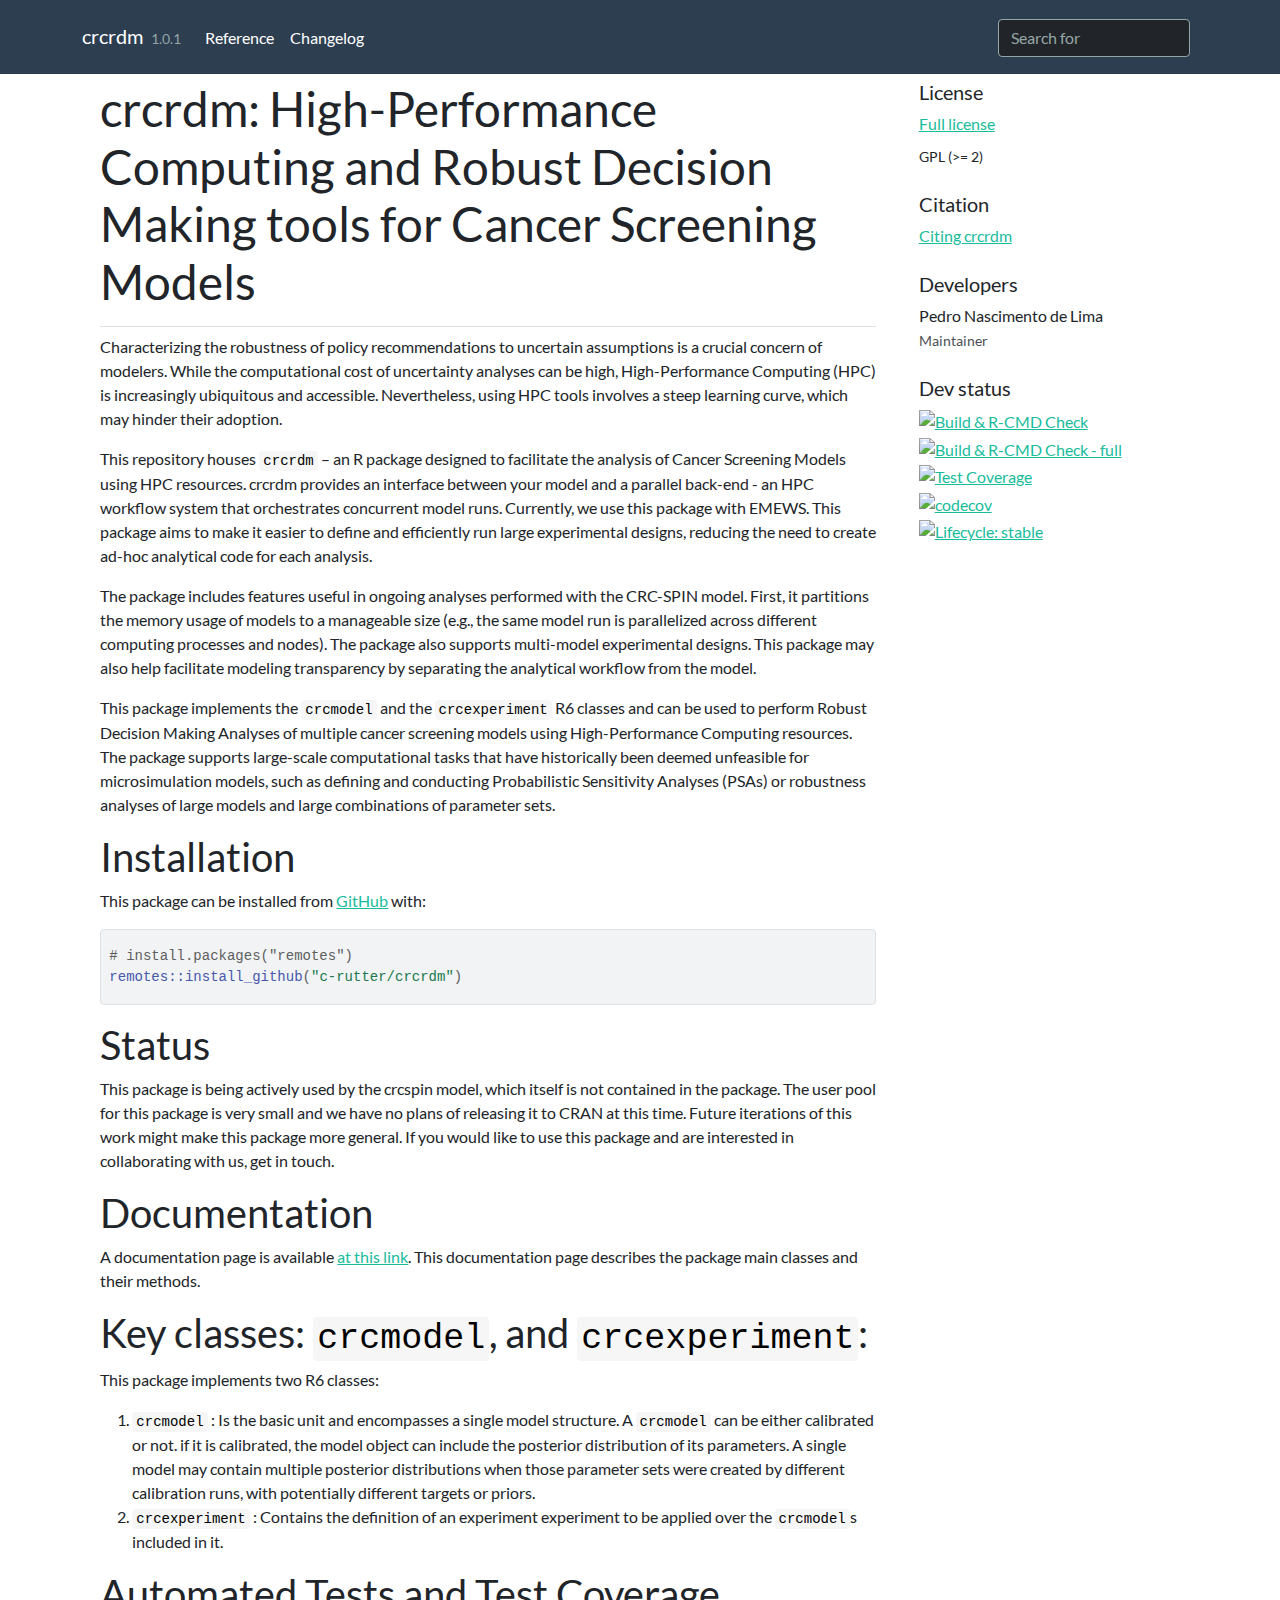
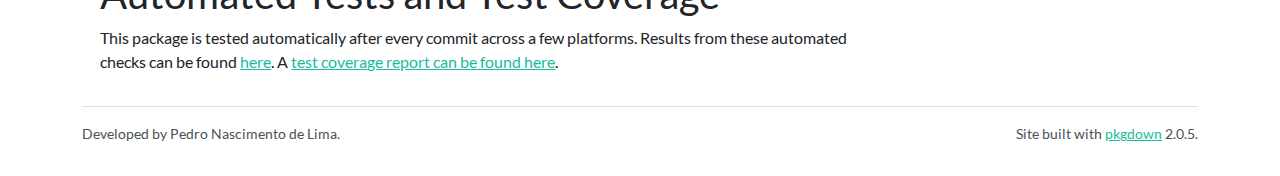
==== index.html @ ad763ed8 "Built site for crcrdm: 1.0.1@63b53da" ====
<!DOCTYPE html>
<!-- Generated by pkgdown: do not edit by hand --><html lang="en">
<head>
<meta http-equiv="Content-Type" content="text/html; charset=UTF-8">
<meta charset="utf-8">
<meta http-equiv="X-UA-Compatible" content="IE=edge">
<meta name="viewport" content="width=device-width, initial-scale=1, shrink-to-fit=no">
<meta name="description" content="This package implements the crcmodel and the crcexperiment R6
    classes and can be used to perform Robust Decision Making Analyses of
    cancer screening models using High-Performance Computing resources.
    The package produces ensembles of models and experimental designs ready to
    be run with the Extreme-scale Model Exploration with Swift (EMEWS) framework.">
<title>Tools for Robust Decision Making analyses for Cancer Screening
    models • crcrdm</title>
<script src="deps/jquery-3.6.0/jquery-3.6.0.min.js"></script><meta name="viewport" content="width=device-width, initial-scale=1, shrink-to-fit=no">
<link href="deps/bootstrap-5.1.0/bootstrap.min.css" rel="stylesheet">
<script src="deps/bootstrap-5.1.0/bootstrap.bundle.min.js"></script><!-- Font Awesome icons --><link rel="stylesheet" href="https://cdnjs.cloudflare.com/ajax/libs/font-awesome/5.12.1/css/all.min.css" integrity="sha256-mmgLkCYLUQbXn0B1SRqzHar6dCnv9oZFPEC1g1cwlkk=" crossorigin="anonymous">
<link rel="stylesheet" href="https://cdnjs.cloudflare.com/ajax/libs/font-awesome/5.12.1/css/v4-shims.min.css" integrity="sha256-wZjR52fzng1pJHwx4aV2AO3yyTOXrcDW7jBpJtTwVxw=" crossorigin="anonymous">
<!-- bootstrap-toc --><script src="https://cdn.rawgit.com/afeld/bootstrap-toc/v1.0.1/dist/bootstrap-toc.min.js"></script><!-- headroom.js --><script src="https://cdnjs.cloudflare.com/ajax/libs/headroom/0.11.0/headroom.min.js" integrity="sha256-AsUX4SJE1+yuDu5+mAVzJbuYNPHj/WroHuZ8Ir/CkE0=" crossorigin="anonymous"></script><script src="https://cdnjs.cloudflare.com/ajax/libs/headroom/0.11.0/jQuery.headroom.min.js" integrity="sha256-ZX/yNShbjqsohH1k95liqY9Gd8uOiE1S4vZc+9KQ1K4=" crossorigin="anonymous"></script><!-- clipboard.js --><script src="https://cdnjs.cloudflare.com/ajax/libs/clipboard.js/2.0.6/clipboard.min.js" integrity="sha256-inc5kl9MA1hkeYUt+EC3BhlIgyp/2jDIyBLS6k3UxPI=" crossorigin="anonymous"></script><!-- search --><script src="https://cdnjs.cloudflare.com/ajax/libs/fuse.js/6.4.6/fuse.js" integrity="sha512-zv6Ywkjyktsohkbp9bb45V6tEMoWhzFzXis+LrMehmJZZSys19Yxf1dopHx7WzIKxr5tK2dVcYmaCk2uqdjF4A==" crossorigin="anonymous"></script><script src="https://cdnjs.cloudflare.com/ajax/libs/autocomplete.js/0.38.0/autocomplete.jquery.min.js" integrity="sha512-GU9ayf+66Xx2TmpxqJpliWbT5PiGYxpaG8rfnBEk1LL8l1KGkRShhngwdXK1UgqhAzWpZHSiYPc09/NwDQIGyg==" crossorigin="anonymous"></script><script src="https://cdnjs.cloudflare.com/ajax/libs/mark.js/8.11.1/mark.min.js" integrity="sha512-5CYOlHXGh6QpOFA/TeTylKLWfB3ftPsde7AnmhuitiTX4K5SqCLBeKro6sPS8ilsz1Q4NRx3v8Ko2IBiszzdww==" crossorigin="anonymous"></script><!-- pkgdown --><script src="pkgdown.js"></script><meta property="og:title" content="Tools for Robust Decision Making analyses for Cancer Screening
    models">
<meta property="og:description" content="This package implements the crcmodel and the crcexperiment R6
    classes and can be used to perform Robust Decision Making Analyses of
    cancer screening models using High-Performance Computing resources.
    The package produces ensembles of models and experimental designs ready to
    be run with the Extreme-scale Model Exploration with Swift (EMEWS) framework.">
<!-- mathjax --><script src="https://cdnjs.cloudflare.com/ajax/libs/mathjax/2.7.5/MathJax.js" integrity="sha256-nvJJv9wWKEm88qvoQl9ekL2J+k/RWIsaSScxxlsrv8k=" crossorigin="anonymous"></script><script src="https://cdnjs.cloudflare.com/ajax/libs/mathjax/2.7.5/config/TeX-AMS-MML_HTMLorMML.js" integrity="sha256-84DKXVJXs0/F8OTMzX4UR909+jtl4G7SPypPavF+GfA=" crossorigin="anonymous"></script><!--[if lt IE 9]>
<script src="https://oss.maxcdn.com/html5shiv/3.7.3/html5shiv.min.js"></script>
<script src="https://oss.maxcdn.com/respond/1.4.2/respond.min.js"></script>
<![endif]-->
</head>
<body>
    <a href="#main" class="visually-hidden-focusable">Skip to contents</a>
    

    <nav class="navbar fixed-top navbar-dark navbar-expand-lg bg-primary"><div class="container">
    
    <a class="navbar-brand me-2" href="index.html">crcrdm</a>

    <small class="nav-text text-muted me-auto" data-bs-toggle="tooltip" data-bs-placement="bottom" title="">1.0.1</small>

    
    <button class="navbar-toggler" type="button" data-bs-toggle="collapse" data-bs-target="#navbar" aria-controls="navbar" aria-expanded="false" aria-label="Toggle navigation">
      <span class="navbar-toggler-icon"></span>
    </button>

    <div id="navbar" class="collapse navbar-collapse ms-3">
      <ul class="navbar-nav me-auto">
<li class="nav-item">
  <a class="nav-link" href="reference/index.html">Reference</a>
</li>
<li class="nav-item">
  <a class="nav-link" href="news/index.html">Changelog</a>
</li>
      </ul>
<form class="form-inline my-2 my-lg-0" role="search">
        <input type="search" class="form-control me-sm-2" aria-label="Toggle navigation" name="search-input" data-search-index="search.json" id="search-input" placeholder="Search for" autocomplete="off">
</form>

      <ul class="navbar-nav"></ul>
</div>

    
  </div>
</nav><div class="container template-home">
<div class="row">
  <main id="main" class="col-md-9"><div class="section level1">
<div class="page-header"><h1 id="crcrdm-high-performance-computing-and-robust-decision-making-tools-for-cancer-screening-models">crcrdm: High-Performance Computing and Robust Decision Making tools for Cancer Screening Models<a class="anchor" aria-label="anchor" href="#crcrdm-high-performance-computing-and-robust-decision-making-tools-for-cancer-screening-models"></a>
</h1></div>
<!-- badges: start -->
<p>Characterizing the robustness of policy recommendations to uncertain assumptions is a crucial concern of modelers. While the computational cost of uncertainty analyses can be high, High-Performance Computing (HPC) is increasingly ubiquitous and accessible. Nevertheless, using HPC tools involves a steep learning curve, which may hinder their adoption.</p>
<p>This repository houses <code>crcrdm</code> – an R package designed to facilitate the analysis of Cancer Screening Models using HPC resources. crcrdm provides an interface between your model and a parallel back-end - an HPC workflow system that orchestrates concurrent model runs. Currently, we use this package with EMEWS. This package aims to make it easier to define and efficiently run large experimental designs, reducing the need to create ad-hoc analytical code for each analysis.</p>
<p>The package includes features useful in ongoing analyses performed with the CRC-SPIN model. First, it partitions the memory usage of models to a manageable size (e.g., the same model run is parallelized across different computing processes and nodes). The package also supports multi-model experimental designs. This package may also help facilitate modeling transparency by separating the analytical workflow from the model.</p>
<p>This package implements the <code>crcmodel</code> and the <code>crcexperiment</code> R6 classes and can be used to perform Robust Decision Making Analyses of multiple cancer screening models using High-Performance Computing resources. The package supports large-scale computational tasks that have historically been deemed unfeasible for microsimulation models, such as defining and conducting Probabilistic Sensitivity Analyses (PSAs) or robustness analyses of large models and large combinations of parameter sets.</p>
<div class="section level2">
<h2 id="installation">Installation<a class="anchor" aria-label="anchor" href="#installation"></a>
</h2>
<p>This package can be installed from <a href="https://github.com/" class="external-link">GitHub</a> with:</p>
<div class="sourceCode" id="cb1"><pre class="downlit sourceCode r">
<code class="sourceCode R"><span><span class="co"># install.packages("remotes")</span></span>
<span><span class="fu">remotes</span><span class="fu">::</span><span class="fu">install_github</span><span class="op">(</span><span class="st">"c-rutter/crcrdm"</span><span class="op">)</span></span></code></pre></div>
</div>
<div class="section level2">
<h2 id="status">Status<a class="anchor" aria-label="anchor" href="#status"></a>
</h2>
<p>This package is being actively used by the crcspin model, which itself is not contained in the package. The user pool for this package is very small and we have no plans of releasing it to CRAN at this time. Future iterations of this work might make this package more general. If you would like to use this package and are interested in collaborating with us, get in touch.</p>
</div>
<div class="section level2">
<h2 id="documentation">Documentation<a class="anchor" aria-label="anchor" href="#documentation"></a>
</h2>
<p>A documentation page is available <a href="https://c-rutter.github.io/crcrdm">at this link</a>. This documentation page describes the package main classes and their methods.</p>
</div>
<div class="section level2">
<h2 id="key-classes-crcmodel-and-crcexperiment">Key classes: <code>crcmodel</code>, and <code>crcexperiment</code>:<a class="anchor" aria-label="anchor" href="#key-classes-crcmodel-and-crcexperiment"></a>
</h2>
<p>This package implements two R6 classes:</p>
<ol style="list-style-type: decimal">
<li>
<code>crcmodel</code> : Is the basic unit and encompasses a single model structure. A <code>crcmodel</code> can be either calibrated or not. if it is calibrated, the model object can include the posterior distribution of its parameters. A single model may contain multiple posterior distributions when those parameter sets were created by different calibration runs, with potentially different targets or priors.</li>
<li>
<code>crcexperiment</code> : Contains the definition of an experiment experiment to be applied over the <code>crcmodel</code>s included in it.</li>
</ol>
</div>
<div class="section level2">
<h2 id="automated-tests-and-test-coverage">Automated Tests and Test Coverage<a class="anchor" aria-label="anchor" href="#automated-tests-and-test-coverage"></a>
</h2>
<p>This package is tested automatically after every commit across a few platforms. Results from these automated checks can be found <a href="https://github.com/c-rutter/crcrdm/actions" class="external-link">here</a>. A <a href="https://app.codecov.io/gh/c-rutter/crcrdm" class="external-link">test coverage report can be found here</a>.</p>
</div>
</div>
  </main><aside class="col-md-3"><div class="license">
<h2 data-toc-skip>License</h2>
<ul class="list-unstyled">
<li><a href="LICENSE.html">Full license</a></li>
<li><small>GPL (&gt;= 2)</small></li>
</ul>
</div>


<div class="citation">
<h2 data-toc-skip>Citation</h2>
<ul class="list-unstyled">
<li><a href="authors.html#citation">Citing crcrdm</a></li>
</ul>
</div>

<div class="developers">
<h2 data-toc-skip>Developers</h2>
<ul class="list-unstyled">
<li>Pedro Nascimento de Lima <br><small class="roles"> Maintainer </small>  </li>
</ul>
</div>

<div class="dev-status">
<h2 data-toc-skip>Dev status</h2>
<ul class="list-unstyled">
<li><a href="https://github.com/c-rutter/crcrdm/actions" class="external-link"><img src="https://github.com/c-rutter/crcrdm/workflows/R-CMD-check/badge.svg" alt="Build &amp; R-CMD Check"></a></li>
<li><a href="https://github.com/c-rutter/crcrdm/actions" class="external-link"><img src="https://github.com/c-rutter/crcrdm/workflows/R-CMD-check-full/badge.svg" alt="Build &amp; R-CMD Check - full"></a></li>
<li><a href="https://github.com/c-rutter/crcrdm/actions" class="external-link"><img src="https://github.com/c-rutter/crcrdm/workflows/test-coverage/badge.svg" alt="Test Coverage"></a></li>
<li><a href="https://codecov.io/gh/c-rutter/crcrdm" class="external-link"><img src="https://codecov.io/gh/c-rutter/crcrdm/branch/master/graph/badge.svg?token=G4E73T9WOO" alt="codecov"></a></li>
<li><a href="https://www.tidyverse.org/lifecycle/#stable" class="external-link"><img src="https://img.shields.io/badge/lifecycle-stable-green.svg" alt="Lifecycle: stable"></a></li>
</ul>
</div>

  </aside>
</div>


    <footer><div class="pkgdown-footer-left">
  <p></p>
<p>Developed by Pedro Nascimento de Lima.</p>
</div>

<div class="pkgdown-footer-right">
  <p></p>
<p>Site built with <a href="https://pkgdown.r-lib.org/" class="external-link">pkgdown</a> 2.0.5.</p>
</div>

    </footer>
</div>

  

  

  </body>
</html>
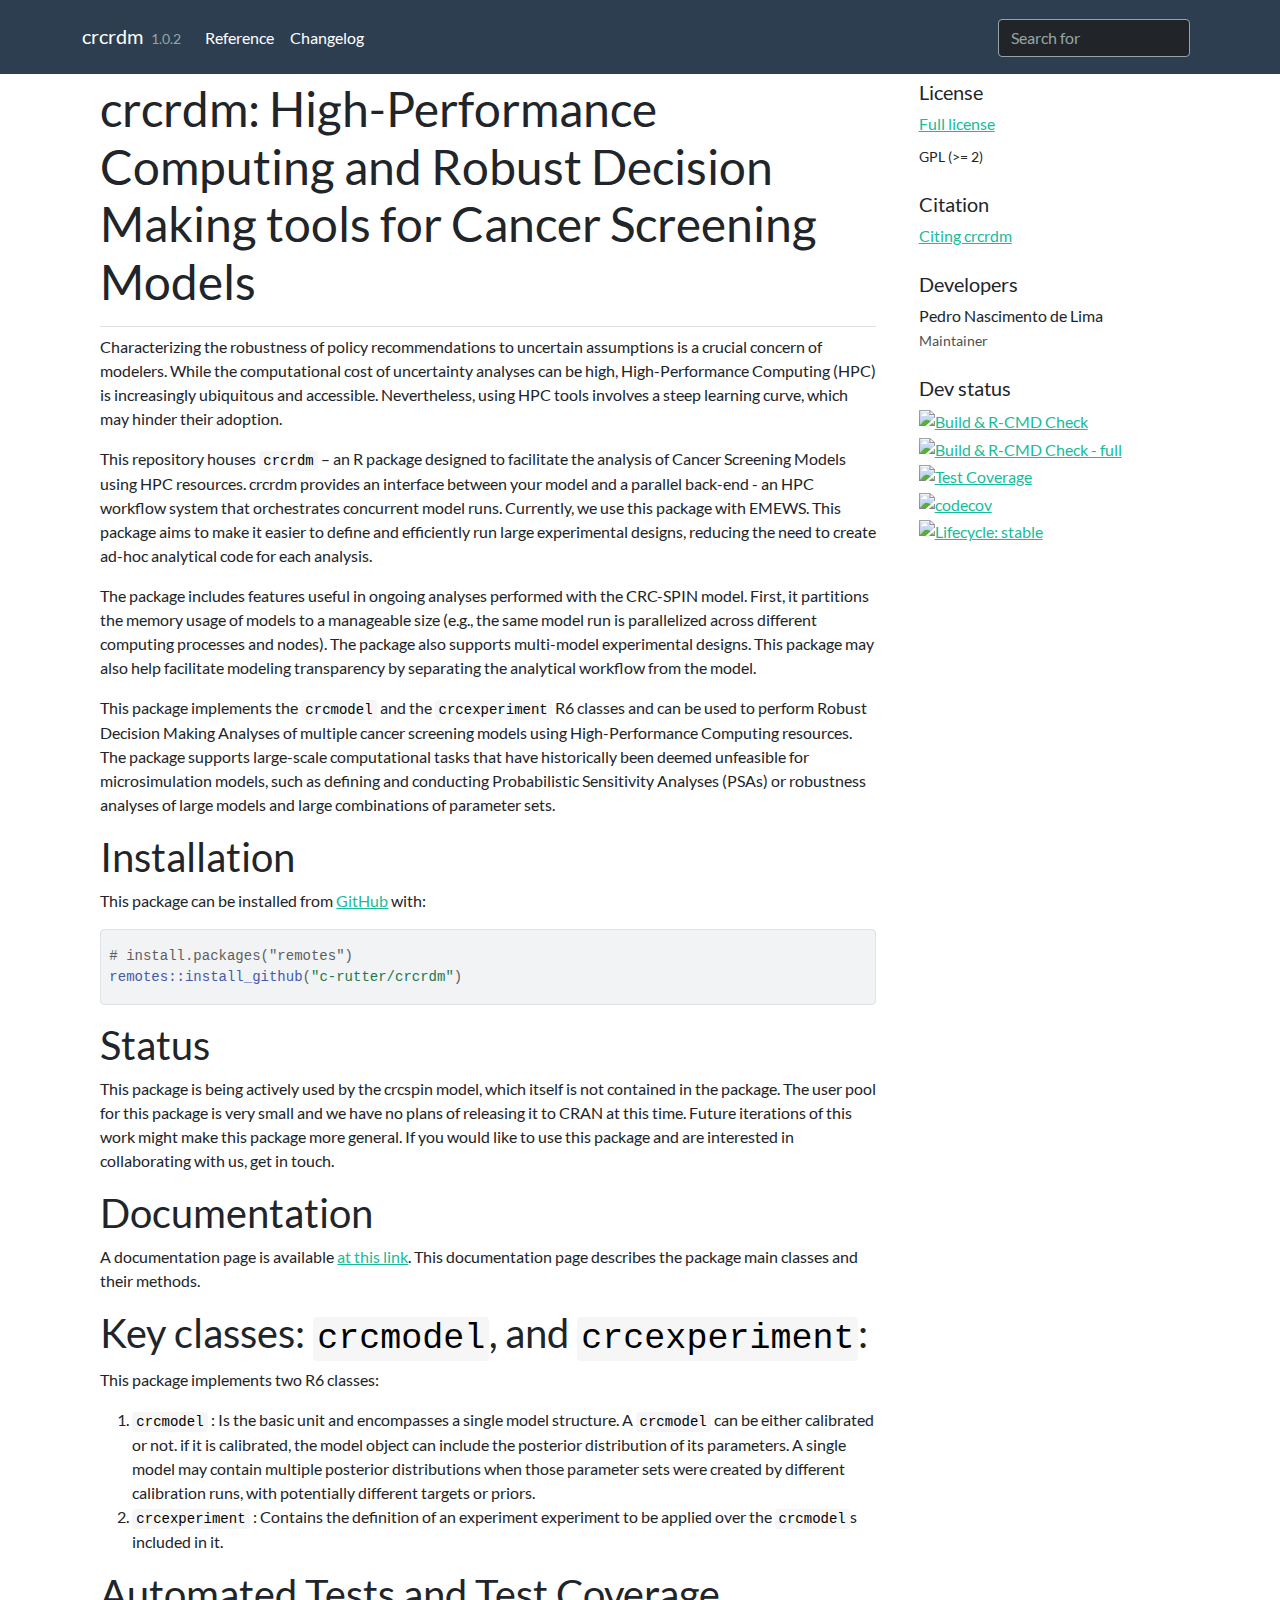
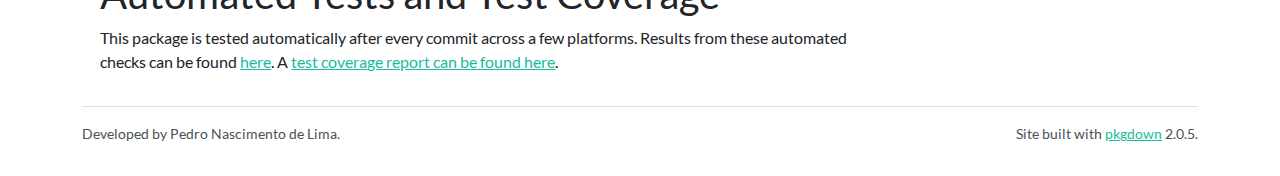
==== commit 02538282: "Built site for crcrdm: 1.0.2@9d13bc9" ====
--- a/index.html
+++ b/index.html
@@ -10,14 +10,12 @@
     cancer screening models using High-Performance Computing resources.
     The package produces ensembles of models and experimental designs ready to
     be run with the Extreme-scale Model Exploration with Swift (EMEWS) framework.">
-<title>Tools for Robust Decision Making analyses for Cancer Screening
-    models • crcrdm</title>
+<title>Robust Decision Making tools for cancer screening models • crcrdm</title>
 <script src="deps/jquery-3.6.0/jquery-3.6.0.min.js"></script><meta name="viewport" content="width=device-width, initial-scale=1, shrink-to-fit=no">
 <link href="deps/bootstrap-5.1.0/bootstrap.min.css" rel="stylesheet">
 <script src="deps/bootstrap-5.1.0/bootstrap.bundle.min.js"></script><!-- Font Awesome icons --><link rel="stylesheet" href="https://cdnjs.cloudflare.com/ajax/libs/font-awesome/5.12.1/css/all.min.css" integrity="sha256-mmgLkCYLUQbXn0B1SRqzHar6dCnv9oZFPEC1g1cwlkk=" crossorigin="anonymous">
 <link rel="stylesheet" href="https://cdnjs.cloudflare.com/ajax/libs/font-awesome/5.12.1/css/v4-shims.min.css" integrity="sha256-wZjR52fzng1pJHwx4aV2AO3yyTOXrcDW7jBpJtTwVxw=" crossorigin="anonymous">
-<!-- bootstrap-toc --><script src="https://cdn.rawgit.com/afeld/bootstrap-toc/v1.0.1/dist/bootstrap-toc.min.js"></script><!-- headroom.js --><script src="https://cdnjs.cloudflare.com/ajax/libs/headroom/0.11.0/headroom.min.js" integrity="sha256-AsUX4SJE1+yuDu5+mAVzJbuYNPHj/WroHuZ8Ir/CkE0=" crossorigin="anonymous"></script><script src="https://cdnjs.cloudflare.com/ajax/libs/headroom/0.11.0/jQuery.headroom.min.js" integrity="sha256-ZX/yNShbjqsohH1k95liqY9Gd8uOiE1S4vZc+9KQ1K4=" crossorigin="anonymous"></script><!-- clipboard.js --><script src="https://cdnjs.cloudflare.com/ajax/libs/clipboard.js/2.0.6/clipboard.min.js" integrity="sha256-inc5kl9MA1hkeYUt+EC3BhlIgyp/2jDIyBLS6k3UxPI=" crossorigin="anonymous"></script><!-- search --><script src="https://cdnjs.cloudflare.com/ajax/libs/fuse.js/6.4.6/fuse.js" integrity="sha512-zv6Ywkjyktsohkbp9bb45V6tEMoWhzFzXis+LrMehmJZZSys19Yxf1dopHx7WzIKxr5tK2dVcYmaCk2uqdjF4A==" crossorigin="anonymous"></script><script src="https://cdnjs.cloudflare.com/ajax/libs/autocomplete.js/0.38.0/autocomplete.jquery.min.js" integrity="sha512-GU9ayf+66Xx2TmpxqJpliWbT5PiGYxpaG8rfnBEk1LL8l1KGkRShhngwdXK1UgqhAzWpZHSiYPc09/NwDQIGyg==" crossorigin="anonymous"></script><script src="https://cdnjs.cloudflare.com/ajax/libs/mark.js/8.11.1/mark.min.js" integrity="sha512-5CYOlHXGh6QpOFA/TeTylKLWfB3ftPsde7AnmhuitiTX4K5SqCLBeKro6sPS8ilsz1Q4NRx3v8Ko2IBiszzdww==" crossorigin="anonymous"></script><!-- pkgdown --><script src="pkgdown.js"></script><meta property="og:title" content="Tools for Robust Decision Making analyses for Cancer Screening
-    models">
+<!-- bootstrap-toc --><script src="https://cdn.rawgit.com/afeld/bootstrap-toc/v1.0.1/dist/bootstrap-toc.min.js"></script><!-- headroom.js --><script src="https://cdnjs.cloudflare.com/ajax/libs/headroom/0.11.0/headroom.min.js" integrity="sha256-AsUX4SJE1+yuDu5+mAVzJbuYNPHj/WroHuZ8Ir/CkE0=" crossorigin="anonymous"></script><script src="https://cdnjs.cloudflare.com/ajax/libs/headroom/0.11.0/jQuery.headroom.min.js" integrity="sha256-ZX/yNShbjqsohH1k95liqY9Gd8uOiE1S4vZc+9KQ1K4=" crossorigin="anonymous"></script><!-- clipboard.js --><script src="https://cdnjs.cloudflare.com/ajax/libs/clipboard.js/2.0.6/clipboard.min.js" integrity="sha256-inc5kl9MA1hkeYUt+EC3BhlIgyp/2jDIyBLS6k3UxPI=" crossorigin="anonymous"></script><!-- search --><script src="https://cdnjs.cloudflare.com/ajax/libs/fuse.js/6.4.6/fuse.js" integrity="sha512-zv6Ywkjyktsohkbp9bb45V6tEMoWhzFzXis+LrMehmJZZSys19Yxf1dopHx7WzIKxr5tK2dVcYmaCk2uqdjF4A==" crossorigin="anonymous"></script><script src="https://cdnjs.cloudflare.com/ajax/libs/autocomplete.js/0.38.0/autocomplete.jquery.min.js" integrity="sha512-GU9ayf+66Xx2TmpxqJpliWbT5PiGYxpaG8rfnBEk1LL8l1KGkRShhngwdXK1UgqhAzWpZHSiYPc09/NwDQIGyg==" crossorigin="anonymous"></script><script src="https://cdnjs.cloudflare.com/ajax/libs/mark.js/8.11.1/mark.min.js" integrity="sha512-5CYOlHXGh6QpOFA/TeTylKLWfB3ftPsde7AnmhuitiTX4K5SqCLBeKro6sPS8ilsz1Q4NRx3v8Ko2IBiszzdww==" crossorigin="anonymous"></script><!-- pkgdown --><script src="pkgdown.js"></script><meta property="og:title" content="Robust Decision Making tools for cancer screening models">
 <meta property="og:description" content="This package implements the crcmodel and the crcexperiment R6
     classes and can be used to perform Robust Decision Making Analyses of
     cancer screening models using High-Performance Computing resources.
@@ -36,7 +34,7 @@
     
     <a class="navbar-brand me-2" href="index.html">crcrdm</a>
 
-    <small class="nav-text text-muted me-auto" data-bs-toggle="tooltip" data-bs-placement="bottom" title="">1.0.1</small>
+    <small class="nav-text text-muted me-auto" data-bs-toggle="tooltip" data-bs-placement="bottom" title="">1.0.2</small>
 
     
     <button class="navbar-toggler" type="button" data-bs-toggle="collapse" data-bs-target="#navbar" aria-controls="navbar" aria-expanded="false" aria-label="Toggle navigation">
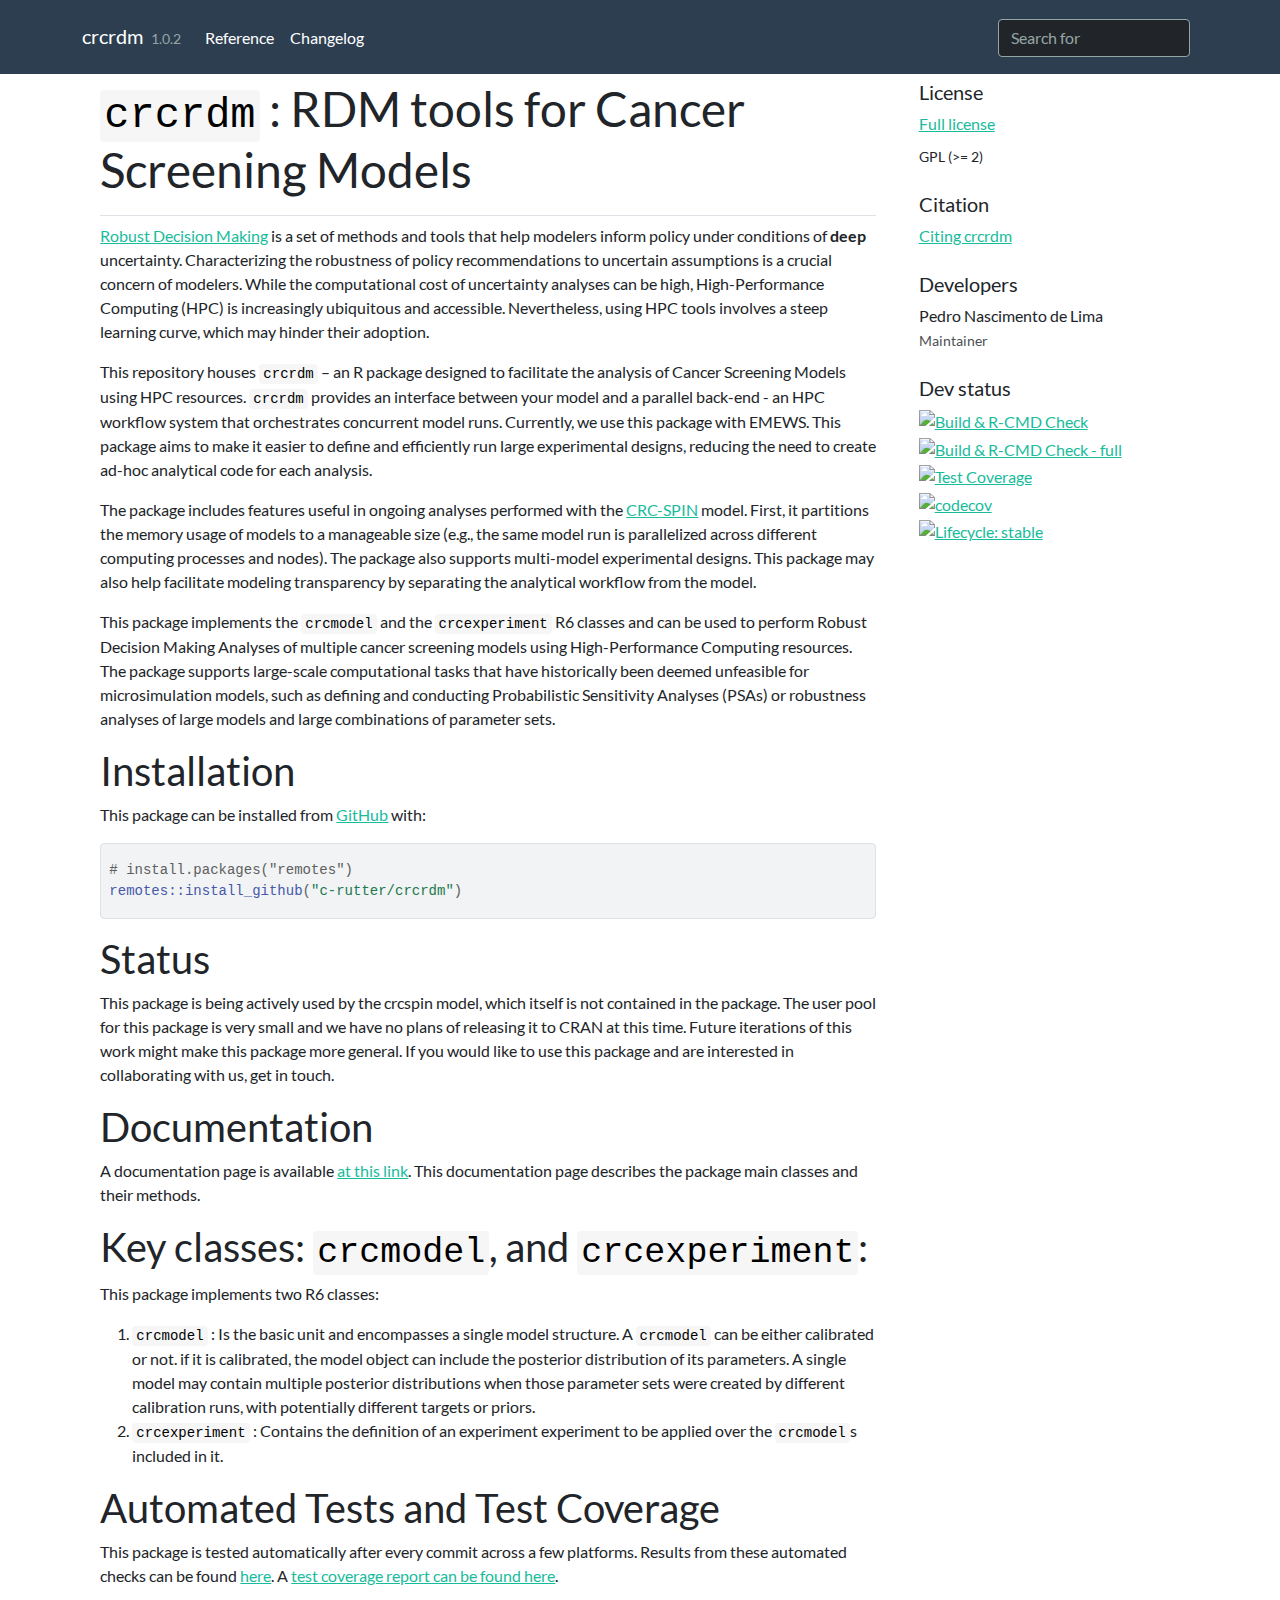
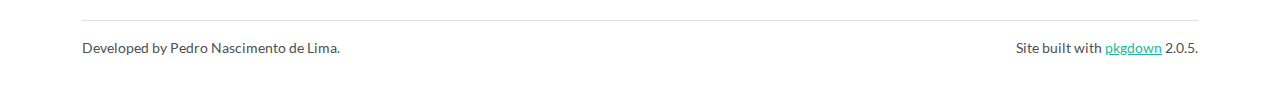
==== commit 1d2e62ed: "Built site for crcrdm: 1.0.2@ddeda4e" ====
--- a/index.html
+++ b/index.html
@@ -62,12 +62,13 @@
 </nav><div class="container template-home">
 <div class="row">
   <main id="main" class="col-md-9"><div class="section level1">
-<div class="page-header"><h1 id="crcrdm-high-performance-computing-and-robust-decision-making-tools-for-cancer-screening-models">crcrdm: High-Performance Computing and Robust Decision Making tools for Cancer Screening Models<a class="anchor" aria-label="anchor" href="#crcrdm-high-performance-computing-and-robust-decision-making-tools-for-cancer-screening-models"></a>
+<div class="page-header"><h1 id="crcrdm--rdm-tools-for-cancer-screening-models">
+<code>crcrdm</code> : RDM tools for Cancer Screening Models<a class="anchor" aria-label="anchor" href="#crcrdm--rdm-tools-for-cancer-screening-models"></a>
 </h1></div>
 <!-- badges: start -->
-<p>Characterizing the robustness of policy recommendations to uncertain assumptions is a crucial concern of modelers. While the computational cost of uncertainty analyses can be high, High-Performance Computing (HPC) is increasingly ubiquitous and accessible. Nevertheless, using HPC tools involves a steep learning curve, which may hinder their adoption.</p>
-<p>This repository houses <code>crcrdm</code> – an R package designed to facilitate the analysis of Cancer Screening Models using HPC resources. crcrdm provides an interface between your model and a parallel back-end - an HPC workflow system that orchestrates concurrent model runs. Currently, we use this package with EMEWS. This package aims to make it easier to define and efficiently run large experimental designs, reducing the need to create ad-hoc analytical code for each analysis.</p>
-<p>The package includes features useful in ongoing analyses performed with the CRC-SPIN model. First, it partitions the memory usage of models to a manageable size (e.g., the same model run is parallelized across different computing processes and nodes). The package also supports multi-model experimental designs. This package may also help facilitate modeling transparency by separating the analytical workflow from the model.</p>
+<p><a href="https://www.rand.org/topics/robust-decision-making.html" class="external-link">Robust Decision Making</a> is a set of methods and tools that help modelers inform policy under conditions of <strong>deep</strong> uncertainty. Characterizing the robustness of policy recommendations to uncertain assumptions is a crucial concern of modelers. While the computational cost of uncertainty analyses can be high, High-Performance Computing (HPC) is increasingly ubiquitous and accessible. Nevertheless, using HPC tools involves a steep learning curve, which may hinder their adoption.</p>
+<p>This repository houses <code>crcrdm</code> – an R package designed to facilitate the analysis of Cancer Screening Models using HPC resources. <code>crcrdm</code> provides an interface between your model and a parallel back-end - an HPC workflow system that orchestrates concurrent model runs. Currently, we use this package with EMEWS. This package aims to make it easier to define and efficiently run large experimental designs, reducing the need to create ad-hoc analytical code for each analysis.</p>
+<p>The package includes features useful in ongoing analyses performed with the <a href="https://pubmed.ncbi.nlm.nih.gov/20647403/" class="external-link">CRC-SPIN</a> model. First, it partitions the memory usage of models to a manageable size (e.g., the same model run is parallelized across different computing processes and nodes). The package also supports multi-model experimental designs. This package may also help facilitate modeling transparency by separating the analytical workflow from the model.</p>
 <p>This package implements the <code>crcmodel</code> and the <code>crcexperiment</code> R6 classes and can be used to perform Robust Decision Making Analyses of multiple cancer screening models using High-Performance Computing resources. The package supports large-scale computational tasks that have historically been deemed unfeasible for microsimulation models, such as defining and conducting Probabilistic Sensitivity Analyses (PSAs) or robustness analyses of large models and large combinations of parameter sets.</p>
 <div class="section level2">
 <h2 id="installation">Installation<a class="anchor" aria-label="anchor" href="#installation"></a>
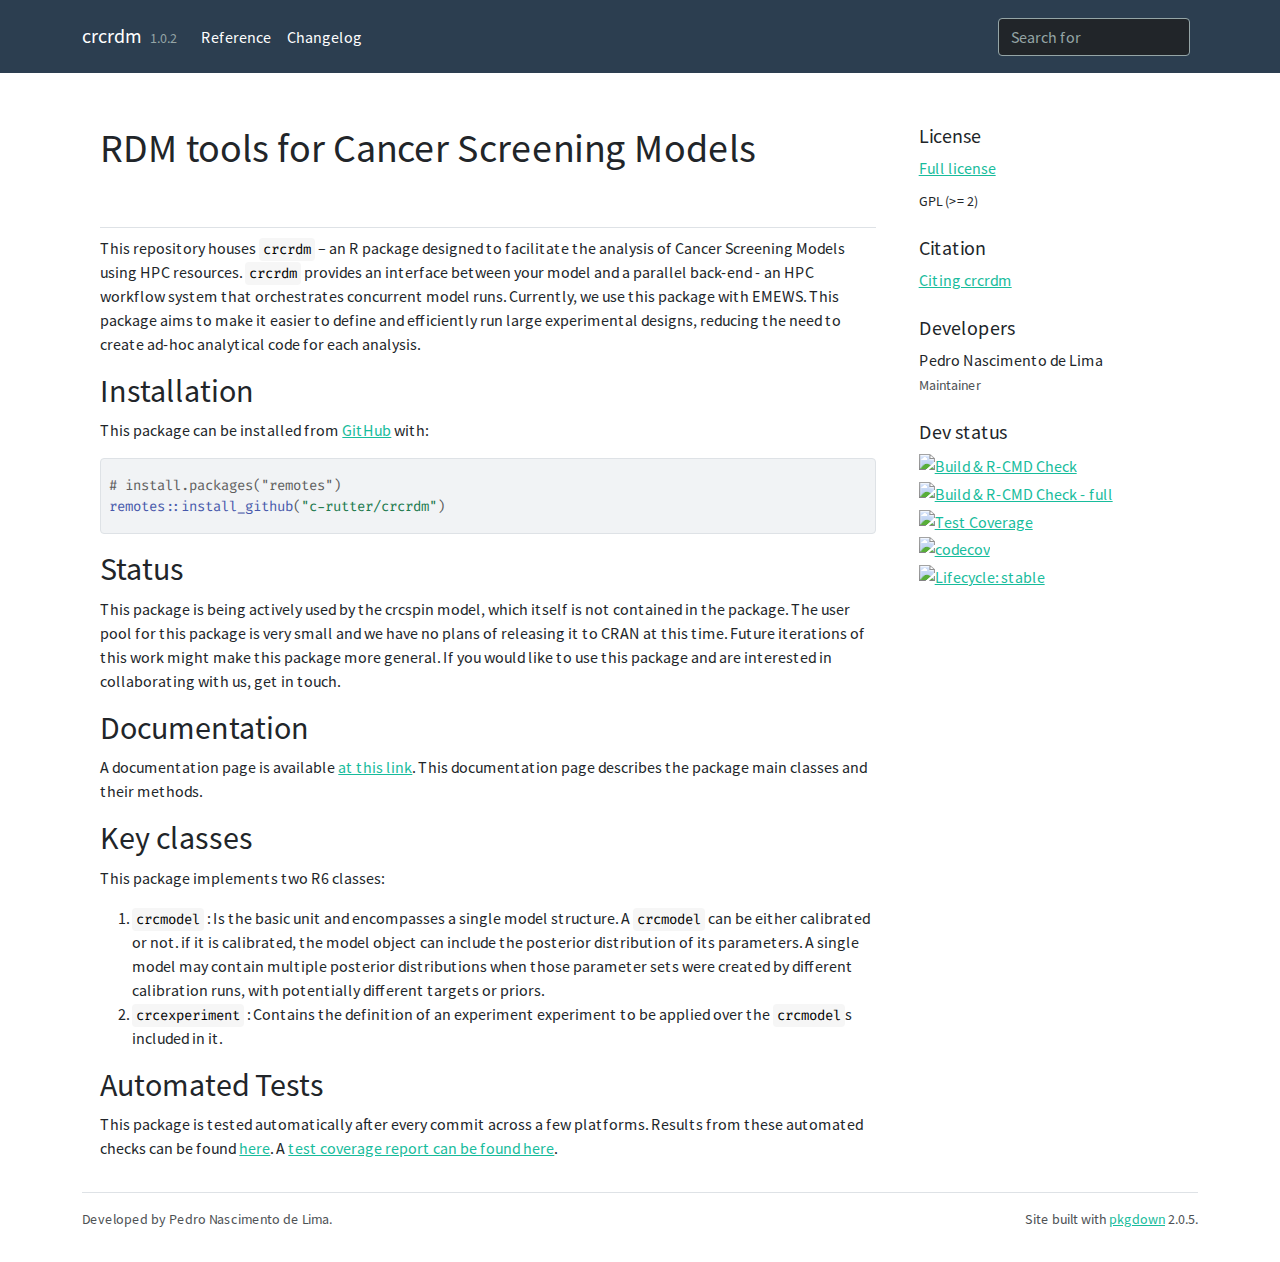
==== commit 81908cc9: "Built site for crcrdm: 1.0.2@375ec84" ====
--- a/index.html
+++ b/index.html
@@ -13,7 +13,9 @@
 <title>Robust Decision Making tools for cancer screening models • crcrdm</title>
 <script src="deps/jquery-3.6.0/jquery-3.6.0.min.js"></script><meta name="viewport" content="width=device-width, initial-scale=1, shrink-to-fit=no">
 <link href="deps/bootstrap-5.1.0/bootstrap.min.css" rel="stylesheet">
-<script src="deps/bootstrap-5.1.0/bootstrap.bundle.min.js"></script><!-- Font Awesome icons --><link rel="stylesheet" href="https://cdnjs.cloudflare.com/ajax/libs/font-awesome/5.12.1/css/all.min.css" integrity="sha256-mmgLkCYLUQbXn0B1SRqzHar6dCnv9oZFPEC1g1cwlkk=" crossorigin="anonymous">
+<script src="deps/bootstrap-5.1.0/bootstrap.bundle.min.js"></script><link href="deps/_Source%20Sans%20Pro-0.4.1/font.css" rel="stylesheet">
+<link href="deps/_Fira%20Code-0.4.1/font.css" rel="stylesheet">
+<!-- Font Awesome icons --><link rel="stylesheet" href="https://cdnjs.cloudflare.com/ajax/libs/font-awesome/5.12.1/css/all.min.css" integrity="sha256-mmgLkCYLUQbXn0B1SRqzHar6dCnv9oZFPEC1g1cwlkk=" crossorigin="anonymous">
 <link rel="stylesheet" href="https://cdnjs.cloudflare.com/ajax/libs/font-awesome/5.12.1/css/v4-shims.min.css" integrity="sha256-wZjR52fzng1pJHwx4aV2AO3yyTOXrcDW7jBpJtTwVxw=" crossorigin="anonymous">
 <!-- bootstrap-toc --><script src="https://cdn.rawgit.com/afeld/bootstrap-toc/v1.0.1/dist/bootstrap-toc.min.js"></script><!-- headroom.js --><script src="https://cdnjs.cloudflare.com/ajax/libs/headroom/0.11.0/headroom.min.js" integrity="sha256-AsUX4SJE1+yuDu5+mAVzJbuYNPHj/WroHuZ8Ir/CkE0=" crossorigin="anonymous"></script><script src="https://cdnjs.cloudflare.com/ajax/libs/headroom/0.11.0/jQuery.headroom.min.js" integrity="sha256-ZX/yNShbjqsohH1k95liqY9Gd8uOiE1S4vZc+9KQ1K4=" crossorigin="anonymous"></script><!-- clipboard.js --><script src="https://cdnjs.cloudflare.com/ajax/libs/clipboard.js/2.0.6/clipboard.min.js" integrity="sha256-inc5kl9MA1hkeYUt+EC3BhlIgyp/2jDIyBLS6k3UxPI=" crossorigin="anonymous"></script><!-- search --><script src="https://cdnjs.cloudflare.com/ajax/libs/fuse.js/6.4.6/fuse.js" integrity="sha512-zv6Ywkjyktsohkbp9bb45V6tEMoWhzFzXis+LrMehmJZZSys19Yxf1dopHx7WzIKxr5tK2dVcYmaCk2uqdjF4A==" crossorigin="anonymous"></script><script src="https://cdnjs.cloudflare.com/ajax/libs/autocomplete.js/0.38.0/autocomplete.jquery.min.js" integrity="sha512-GU9ayf+66Xx2TmpxqJpliWbT5PiGYxpaG8rfnBEk1LL8l1KGkRShhngwdXK1UgqhAzWpZHSiYPc09/NwDQIGyg==" crossorigin="anonymous"></script><script src="https://cdnjs.cloudflare.com/ajax/libs/mark.js/8.11.1/mark.min.js" integrity="sha512-5CYOlHXGh6QpOFA/TeTylKLWfB3ftPsde7AnmhuitiTX4K5SqCLBeKro6sPS8ilsz1Q4NRx3v8Ko2IBiszzdww==" crossorigin="anonymous"></script><!-- pkgdown --><script src="pkgdown.js"></script><meta property="og:title" content="Robust Decision Making tools for cancer screening models">
 <meta property="og:description" content="This package implements the crcmodel and the crcexperiment R6
@@ -62,15 +64,15 @@
 </nav><div class="container template-home">
 <div class="row">
   <main id="main" class="col-md-9"><div class="section level1">
-<div class="page-header"><h1 id="crcrdm--rdm-tools-for-cancer-screening-models">
-<code>crcrdm</code> : RDM tools for Cancer Screening Models<a class="anchor" aria-label="anchor" href="#crcrdm--rdm-tools-for-cancer-screening-models"></a>
+<div class="page-header"><h1 id="rdm-tools-for-cancer-screening-models">RDM tools for Cancer Screening Models<a class="anchor" aria-label="anchor" href="#rdm-tools-for-cancer-screening-models"></a>
 </h1></div>
 <!-- badges: start -->
-<p><a href="https://www.rand.org/topics/robust-decision-making.html" class="external-link">Robust Decision Making</a> is a set of methods and tools that help modelers inform policy under conditions of <strong>deep</strong> uncertainty. Characterizing the robustness of policy recommendations to uncertain assumptions is a crucial concern of modelers. While the computational cost of uncertainty analyses can be high, High-Performance Computing (HPC) is increasingly ubiquitous and accessible. Nevertheless, using HPC tools involves a steep learning curve, which may hinder their adoption.</p>
 <p>This repository houses <code>crcrdm</code> – an R package designed to facilitate the analysis of Cancer Screening Models using HPC resources. <code>crcrdm</code> provides an interface between your model and a parallel back-end - an HPC workflow system that orchestrates concurrent model runs. Currently, we use this package with EMEWS. This package aims to make it easier to define and efficiently run large experimental designs, reducing the need to create ad-hoc analytical code for each analysis.</p>
-<p>The package includes features useful in ongoing analyses performed with the <a href="https://pubmed.ncbi.nlm.nih.gov/20647403/" class="external-link">CRC-SPIN</a> model. First, it partitions the memory usage of models to a manageable size (e.g., the same model run is parallelized across different computing processes and nodes). The package also supports multi-model experimental designs. This package may also help facilitate modeling transparency by separating the analytical workflow from the model.</p>
-<p>This package implements the <code>crcmodel</code> and the <code>crcexperiment</code> R6 classes and can be used to perform Robust Decision Making Analyses of multiple cancer screening models using High-Performance Computing resources. The package supports large-scale computational tasks that have historically been deemed unfeasible for microsimulation models, such as defining and conducting Probabilistic Sensitivity Analyses (PSAs) or robustness analyses of large models and large combinations of parameter sets.</p>
-<div class="section level2">
+<!--
+The package includes features useful in ongoing analyses performed with the [CRC-SPIN](https://pubmed.ncbi.nlm.nih.gov/20647403/) model. First, it partitions the memory usage of models to a manageable size (e.g., the same model run is parallelized across different computing processes and nodes). The package also supports multi-model experimental designs. This package may also help facilitate modeling transparency by separating the analytical workflow from the model.
+
+This package implements the `crcmodel` and the `crcexperiment` R6 classes and can be used to perform Robust Decision Making Analyses of multiple cancer screening models using High-Performance Computing resources. The package supports large-scale computational tasks that have historically been deemed unfeasible for microsimulation models, such as defining and conducting Probabilistic Sensitivity Analyses (PSAs) or robustness analyses of large models and large combinations of parameter sets.
+--><div class="section level2">
 <h2 id="installation">Installation<a class="anchor" aria-label="anchor" href="#installation"></a>
 </h2>
 <p>This package can be installed from <a href="https://github.com/" class="external-link">GitHub</a> with:</p>
@@ -89,7 +91,7 @@
 <p>A documentation page is available <a href="https://c-rutter.github.io/crcrdm">at this link</a>. This documentation page describes the package main classes and their methods.</p>
 </div>
 <div class="section level2">
-<h2 id="key-classes-crcmodel-and-crcexperiment">Key classes: <code>crcmodel</code>, and <code>crcexperiment</code>:<a class="anchor" aria-label="anchor" href="#key-classes-crcmodel-and-crcexperiment"></a>
+<h2 id="key-classes">Key classes<a class="anchor" aria-label="anchor" href="#key-classes"></a>
 </h2>
 <p>This package implements two R6 classes:</p>
 <ol style="list-style-type: decimal">
@@ -100,7 +102,7 @@
 </ol>
 </div>
 <div class="section level2">
-<h2 id="automated-tests-and-test-coverage">Automated Tests and Test Coverage<a class="anchor" aria-label="anchor" href="#automated-tests-and-test-coverage"></a>
+<h2 id="automated-tests">Automated Tests<a class="anchor" aria-label="anchor" href="#automated-tests"></a>
 </h2>
 <p>This package is tested automatically after every commit across a few platforms. Results from these automated checks can be found <a href="https://github.com/c-rutter/crcrdm/actions" class="external-link">here</a>. A <a href="https://app.codecov.io/gh/c-rutter/crcrdm" class="external-link">test coverage report can be found here</a>.</p>
 </div>
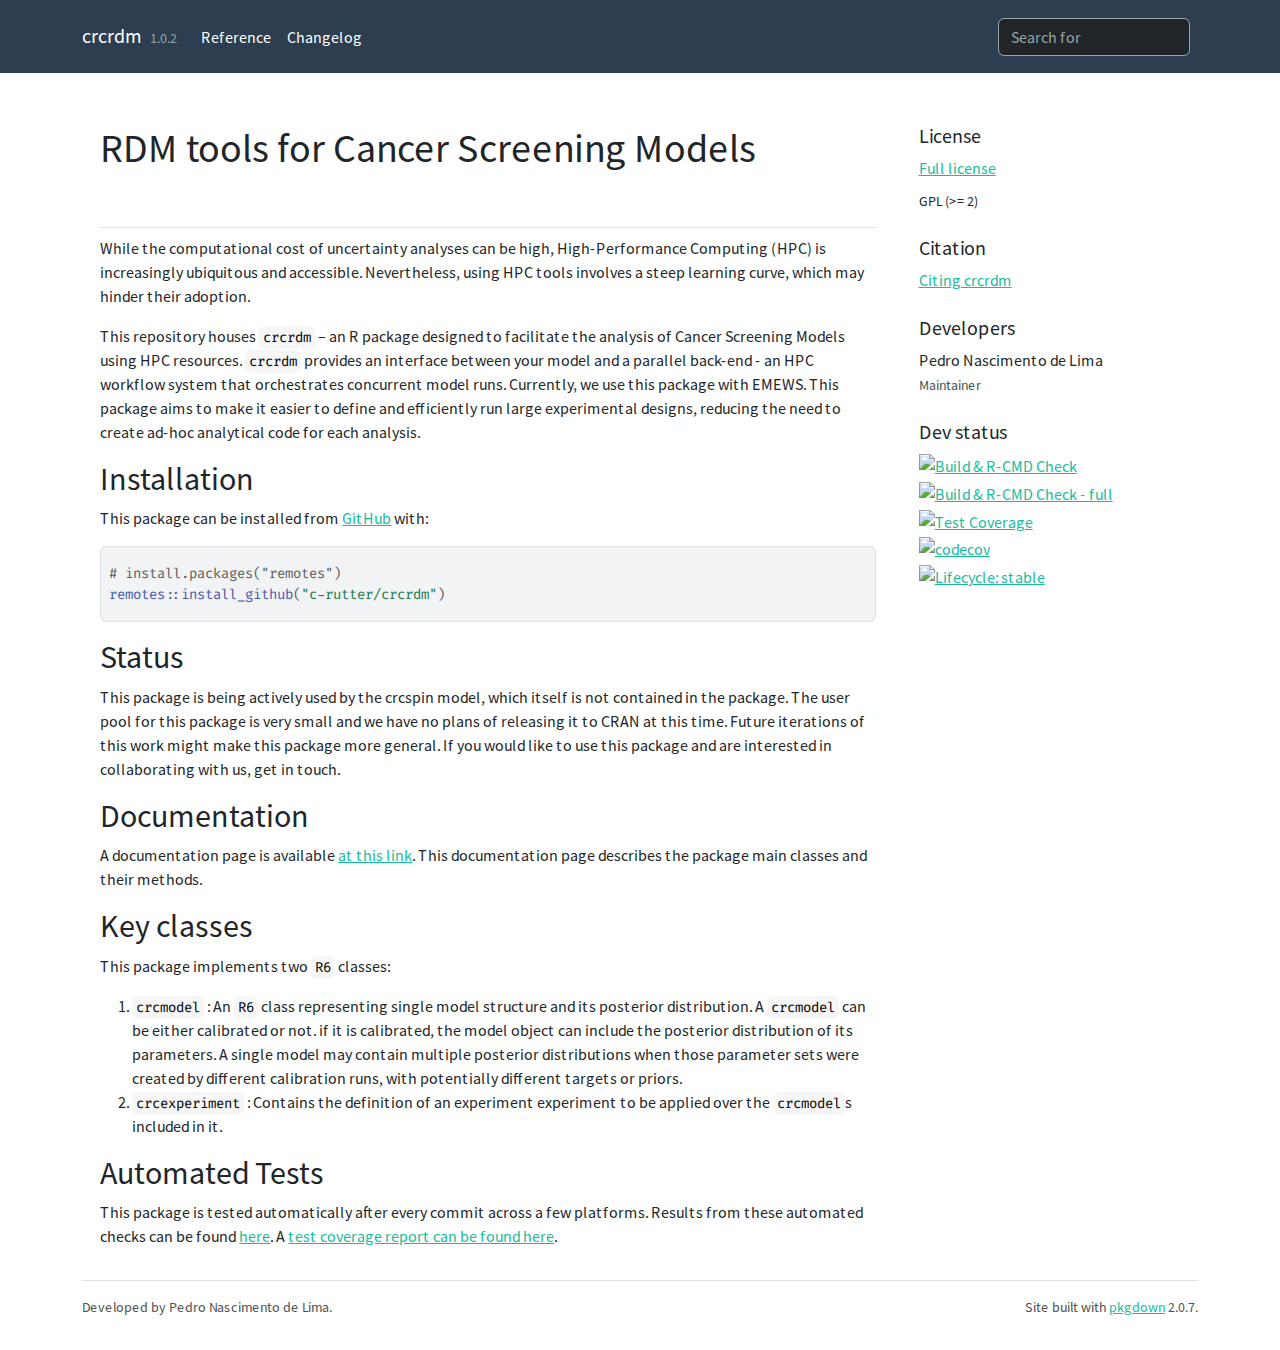
==== commit 29207bc1: "Deploying to gh-pages from @ c-rutter/crcrdm@bd3e22b987a598f541d2d3da093f44ade7ab6fab 🚀" ====
--- a/index.html
+++ b/index.html
@@ -8,21 +8,23 @@
 <meta name="description" content="This package implements the crcmodel and the crcexperiment R6
     classes and can be used to perform Robust Decision Making Analyses of
     cancer screening models using High-Performance Computing resources.
-    The package produces ensembles of models and experimental designs ready to
-    be run with the Extreme-scale Model Exploration with Swift (EMEWS) framework.">
+    The package produces ensembles of models and experimental designs
+    ready to be run with the Extreme-scale Model Exploration with Swift
+    (EMEWS) framework.">
 <title>Robust Decision Making tools for cancer screening models • crcrdm</title>
 <script src="deps/jquery-3.6.0/jquery-3.6.0.min.js"></script><meta name="viewport" content="width=device-width, initial-scale=1, shrink-to-fit=no">
-<link href="deps/bootstrap-5.1.0/bootstrap.min.css" rel="stylesheet">
-<script src="deps/bootstrap-5.1.0/bootstrap.bundle.min.js"></script><link href="deps/_Source%20Sans%20Pro-0.4.1/font.css" rel="stylesheet">
-<link href="deps/_Fira%20Code-0.4.1/font.css" rel="stylesheet">
+<link href="deps/bootstrap-5.2.2/bootstrap.min.css" rel="stylesheet">
+<script src="deps/bootstrap-5.2.2/bootstrap.bundle.min.js"></script><link href="deps/Source_Sans_Pro-0.4.6/font.css" rel="stylesheet">
+<link href="deps/Fira_Code-0.4.6/font.css" rel="stylesheet">
 <!-- Font Awesome icons --><link rel="stylesheet" href="https://cdnjs.cloudflare.com/ajax/libs/font-awesome/5.12.1/css/all.min.css" integrity="sha256-mmgLkCYLUQbXn0B1SRqzHar6dCnv9oZFPEC1g1cwlkk=" crossorigin="anonymous">
 <link rel="stylesheet" href="https://cdnjs.cloudflare.com/ajax/libs/font-awesome/5.12.1/css/v4-shims.min.css" integrity="sha256-wZjR52fzng1pJHwx4aV2AO3yyTOXrcDW7jBpJtTwVxw=" crossorigin="anonymous">
-<!-- bootstrap-toc --><script src="https://cdn.rawgit.com/afeld/bootstrap-toc/v1.0.1/dist/bootstrap-toc.min.js"></script><!-- headroom.js --><script src="https://cdnjs.cloudflare.com/ajax/libs/headroom/0.11.0/headroom.min.js" integrity="sha256-AsUX4SJE1+yuDu5+mAVzJbuYNPHj/WroHuZ8Ir/CkE0=" crossorigin="anonymous"></script><script src="https://cdnjs.cloudflare.com/ajax/libs/headroom/0.11.0/jQuery.headroom.min.js" integrity="sha256-ZX/yNShbjqsohH1k95liqY9Gd8uOiE1S4vZc+9KQ1K4=" crossorigin="anonymous"></script><!-- clipboard.js --><script src="https://cdnjs.cloudflare.com/ajax/libs/clipboard.js/2.0.6/clipboard.min.js" integrity="sha256-inc5kl9MA1hkeYUt+EC3BhlIgyp/2jDIyBLS6k3UxPI=" crossorigin="anonymous"></script><!-- search --><script src="https://cdnjs.cloudflare.com/ajax/libs/fuse.js/6.4.6/fuse.js" integrity="sha512-zv6Ywkjyktsohkbp9bb45V6tEMoWhzFzXis+LrMehmJZZSys19Yxf1dopHx7WzIKxr5tK2dVcYmaCk2uqdjF4A==" crossorigin="anonymous"></script><script src="https://cdnjs.cloudflare.com/ajax/libs/autocomplete.js/0.38.0/autocomplete.jquery.min.js" integrity="sha512-GU9ayf+66Xx2TmpxqJpliWbT5PiGYxpaG8rfnBEk1LL8l1KGkRShhngwdXK1UgqhAzWpZHSiYPc09/NwDQIGyg==" crossorigin="anonymous"></script><script src="https://cdnjs.cloudflare.com/ajax/libs/mark.js/8.11.1/mark.min.js" integrity="sha512-5CYOlHXGh6QpOFA/TeTylKLWfB3ftPsde7AnmhuitiTX4K5SqCLBeKro6sPS8ilsz1Q4NRx3v8Ko2IBiszzdww==" crossorigin="anonymous"></script><!-- pkgdown --><script src="pkgdown.js"></script><meta property="og:title" content="Robust Decision Making tools for cancer screening models">
+<!-- bootstrap-toc --><script src="https://cdn.jsdelivr.net/gh/afeld/bootstrap-toc@v1.0.1/dist/bootstrap-toc.min.js" integrity="sha256-4veVQbu7//Lk5TSmc7YV48MxtMy98e26cf5MrgZYnwo=" crossorigin="anonymous"></script><!-- headroom.js --><script src="https://cdnjs.cloudflare.com/ajax/libs/headroom/0.11.0/headroom.min.js" integrity="sha256-AsUX4SJE1+yuDu5+mAVzJbuYNPHj/WroHuZ8Ir/CkE0=" crossorigin="anonymous"></script><script src="https://cdnjs.cloudflare.com/ajax/libs/headroom/0.11.0/jQuery.headroom.min.js" integrity="sha256-ZX/yNShbjqsohH1k95liqY9Gd8uOiE1S4vZc+9KQ1K4=" crossorigin="anonymous"></script><!-- clipboard.js --><script src="https://cdnjs.cloudflare.com/ajax/libs/clipboard.js/2.0.6/clipboard.min.js" integrity="sha256-inc5kl9MA1hkeYUt+EC3BhlIgyp/2jDIyBLS6k3UxPI=" crossorigin="anonymous"></script><!-- search --><script src="https://cdnjs.cloudflare.com/ajax/libs/fuse.js/6.4.6/fuse.js" integrity="sha512-zv6Ywkjyktsohkbp9bb45V6tEMoWhzFzXis+LrMehmJZZSys19Yxf1dopHx7WzIKxr5tK2dVcYmaCk2uqdjF4A==" crossorigin="anonymous"></script><script src="https://cdnjs.cloudflare.com/ajax/libs/autocomplete.js/0.38.0/autocomplete.jquery.min.js" integrity="sha512-GU9ayf+66Xx2TmpxqJpliWbT5PiGYxpaG8rfnBEk1LL8l1KGkRShhngwdXK1UgqhAzWpZHSiYPc09/NwDQIGyg==" crossorigin="anonymous"></script><script src="https://cdnjs.cloudflare.com/ajax/libs/mark.js/8.11.1/mark.min.js" integrity="sha512-5CYOlHXGh6QpOFA/TeTylKLWfB3ftPsde7AnmhuitiTX4K5SqCLBeKro6sPS8ilsz1Q4NRx3v8Ko2IBiszzdww==" crossorigin="anonymous"></script><!-- pkgdown --><script src="pkgdown.js"></script><meta property="og:title" content="Robust Decision Making tools for cancer screening models">
 <meta property="og:description" content="This package implements the crcmodel and the crcexperiment R6
     classes and can be used to perform Robust Decision Making Analyses of
     cancer screening models using High-Performance Computing resources.
-    The package produces ensembles of models and experimental designs ready to
-    be run with the Extreme-scale Model Exploration with Swift (EMEWS) framework.">
+    The package produces ensembles of models and experimental designs
+    ready to be run with the Extreme-scale Model Exploration with Swift
+    (EMEWS) framework.">
 <!-- mathjax --><script src="https://cdnjs.cloudflare.com/ajax/libs/mathjax/2.7.5/MathJax.js" integrity="sha256-nvJJv9wWKEm88qvoQl9ekL2J+k/RWIsaSScxxlsrv8k=" crossorigin="anonymous"></script><script src="https://cdnjs.cloudflare.com/ajax/libs/mathjax/2.7.5/config/TeX-AMS-MML_HTMLorMML.js" integrity="sha256-84DKXVJXs0/F8OTMzX4UR909+jtl4G7SPypPavF+GfA=" crossorigin="anonymous"></script><!--[if lt IE 9]>
 <script src="https://oss.maxcdn.com/html5shiv/3.7.3/html5shiv.min.js"></script>
 <script src="https://oss.maxcdn.com/respond/1.4.2/respond.min.js"></script>
@@ -67,12 +69,15 @@
 <div class="page-header"><h1 id="rdm-tools-for-cancer-screening-models">RDM tools for Cancer Screening Models<a class="anchor" aria-label="anchor" href="#rdm-tools-for-cancer-screening-models"></a>
 </h1></div>
 <!-- badges: start -->
+
+<p>While the computational cost of uncertainty analyses can be high, High-Performance Computing (HPC) is increasingly ubiquitous and accessible. Nevertheless, using HPC tools involves a steep learning curve, which may hinder their adoption.</p>
 <p>This repository houses <code>crcrdm</code> – an R package designed to facilitate the analysis of Cancer Screening Models using HPC resources. <code>crcrdm</code> provides an interface between your model and a parallel back-end - an HPC workflow system that orchestrates concurrent model runs. Currently, we use this package with EMEWS. This package aims to make it easier to define and efficiently run large experimental designs, reducing the need to create ad-hoc analytical code for each analysis.</p>
 <!--
 The package includes features useful in ongoing analyses performed with the [CRC-SPIN](https://pubmed.ncbi.nlm.nih.gov/20647403/) model. First, it partitions the memory usage of models to a manageable size (e.g., the same model run is parallelized across different computing processes and nodes). The package also supports multi-model experimental designs. This package may also help facilitate modeling transparency by separating the analytical workflow from the model.
 
 This package implements the `crcmodel` and the `crcexperiment` R6 classes and can be used to perform Robust Decision Making Analyses of multiple cancer screening models using High-Performance Computing resources. The package supports large-scale computational tasks that have historically been deemed unfeasible for microsimulation models, such as defining and conducting Probabilistic Sensitivity Analyses (PSAs) or robustness analyses of large models and large combinations of parameter sets.
---><div class="section level2">
+-->
+<div class="section level2">
 <h2 id="installation">Installation<a class="anchor" aria-label="anchor" href="#installation"></a>
 </h2>
 <p>This package can be installed from <a href="https://github.com/" class="external-link">GitHub</a> with:</p>
@@ -93,10 +98,10 @@
 <div class="section level2">
 <h2 id="key-classes">Key classes<a class="anchor" aria-label="anchor" href="#key-classes"></a>
 </h2>
-<p>This package implements two R6 classes:</p>
+<p>This package implements two <code>R6</code> classes:</p>
 <ol style="list-style-type: decimal">
 <li>
-<code>crcmodel</code> : Is the basic unit and encompasses a single model structure. A <code>crcmodel</code> can be either calibrated or not. if it is calibrated, the model object can include the posterior distribution of its parameters. A single model may contain multiple posterior distributions when those parameter sets were created by different calibration runs, with potentially different targets or priors.</li>
+<code>crcmodel</code> : An <code>R6</code> class representing single model structure and its posterior distribution. A <code>crcmodel</code> can be either calibrated or not. if it is calibrated, the model object can include the posterior distribution of its parameters. A single model may contain multiple posterior distributions when those parameter sets were created by different calibration runs, with potentially different targets or priors.</li>
 <li>
 <code>crcexperiment</code> : Contains the definition of an experiment experiment to be applied over the <code>crcmodel</code>s included in it.</li>
 </ol>
@@ -152,7 +157,7 @@
 
 <div class="pkgdown-footer-right">
   <p></p>
-<p>Site built with <a href="https://pkgdown.r-lib.org/" class="external-link">pkgdown</a> 2.0.5.</p>
+<p>Site built with <a href="https://pkgdown.r-lib.org/" class="external-link">pkgdown</a> 2.0.7.</p>
 </div>
 
     </footer>
--- a/deps/Source_Sans_Pro-0.4.6/font.css
+++ b/deps/Source_Sans_Pro-0.4.6/font.css
@@ -0,0 +1,7 @@
+@font-face {
+  font-family: 'Source Sans Pro';
+  font-style: normal;
+  font-weight: 400;
+  font-display: swap;
+  src: url(6xK3dSBYKcSV-LCoeQqfX1RYOo3aPA.woff) format('woff');
+}
--- a/deps/Fira_Code-0.4.6/font.css
+++ b/deps/Fira_Code-0.4.6/font.css
@@ -0,0 +1,7 @@
+@font-face {
+  font-family: 'Fira Code';
+  font-style: normal;
+  font-weight: 400;
+  font-display: swap;
+  src: url(uU9eCBsR6Z2vfE9aq3bL0fxyUs4tcw4W_D1sFVQ.woff) format('woff');
+}
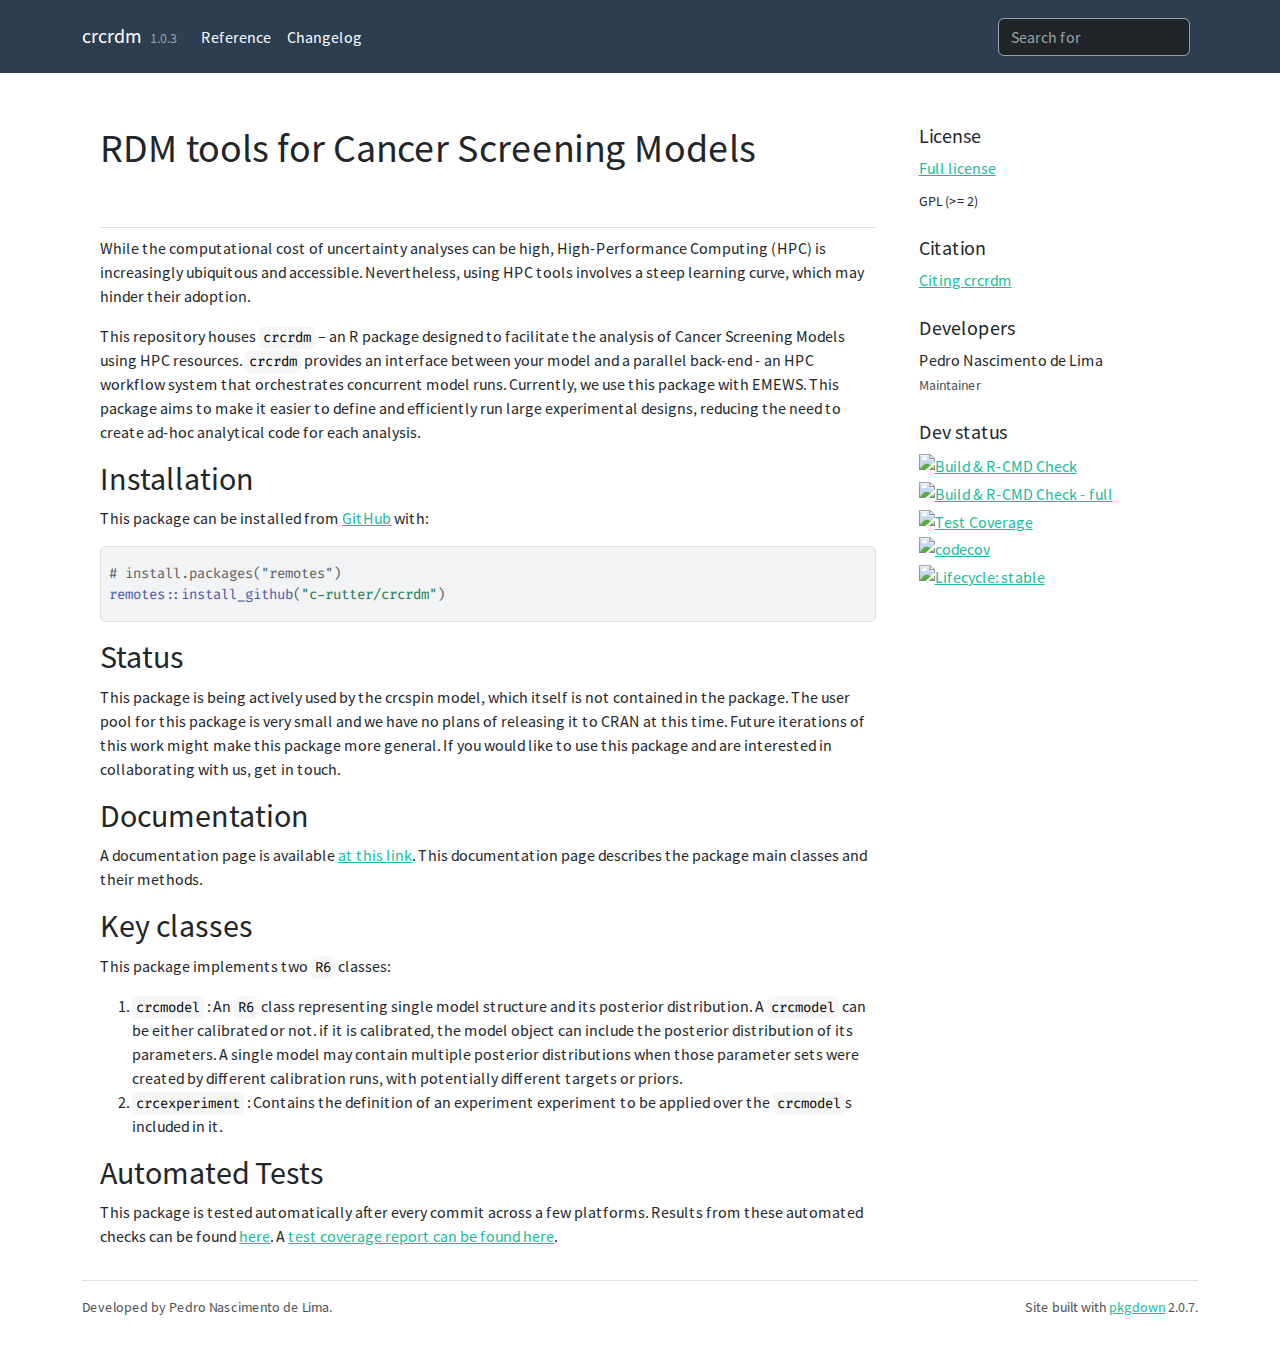
==== commit ae041970: "Deploying to gh-pages from @ c-rutter/crcrdm@8b8f9fe5e7bf1173bf00a794c20edbd120fc51b6 🚀" ====
--- a/index.html
+++ b/index.html
@@ -38,7 +38,7 @@
     
     <a class="navbar-brand me-2" href="index.html">crcrdm</a>
 
-    <small class="nav-text text-muted me-auto" data-bs-toggle="tooltip" data-bs-placement="bottom" title="">1.0.2</small>
+    <small class="nav-text text-muted me-auto" data-bs-toggle="tooltip" data-bs-placement="bottom" title="">1.0.3</small>
 
     
     <button class="navbar-toggler" type="button" data-bs-toggle="collapse" data-bs-target="#navbar" aria-controls="navbar" aria-expanded="false" aria-label="Toggle navigation">
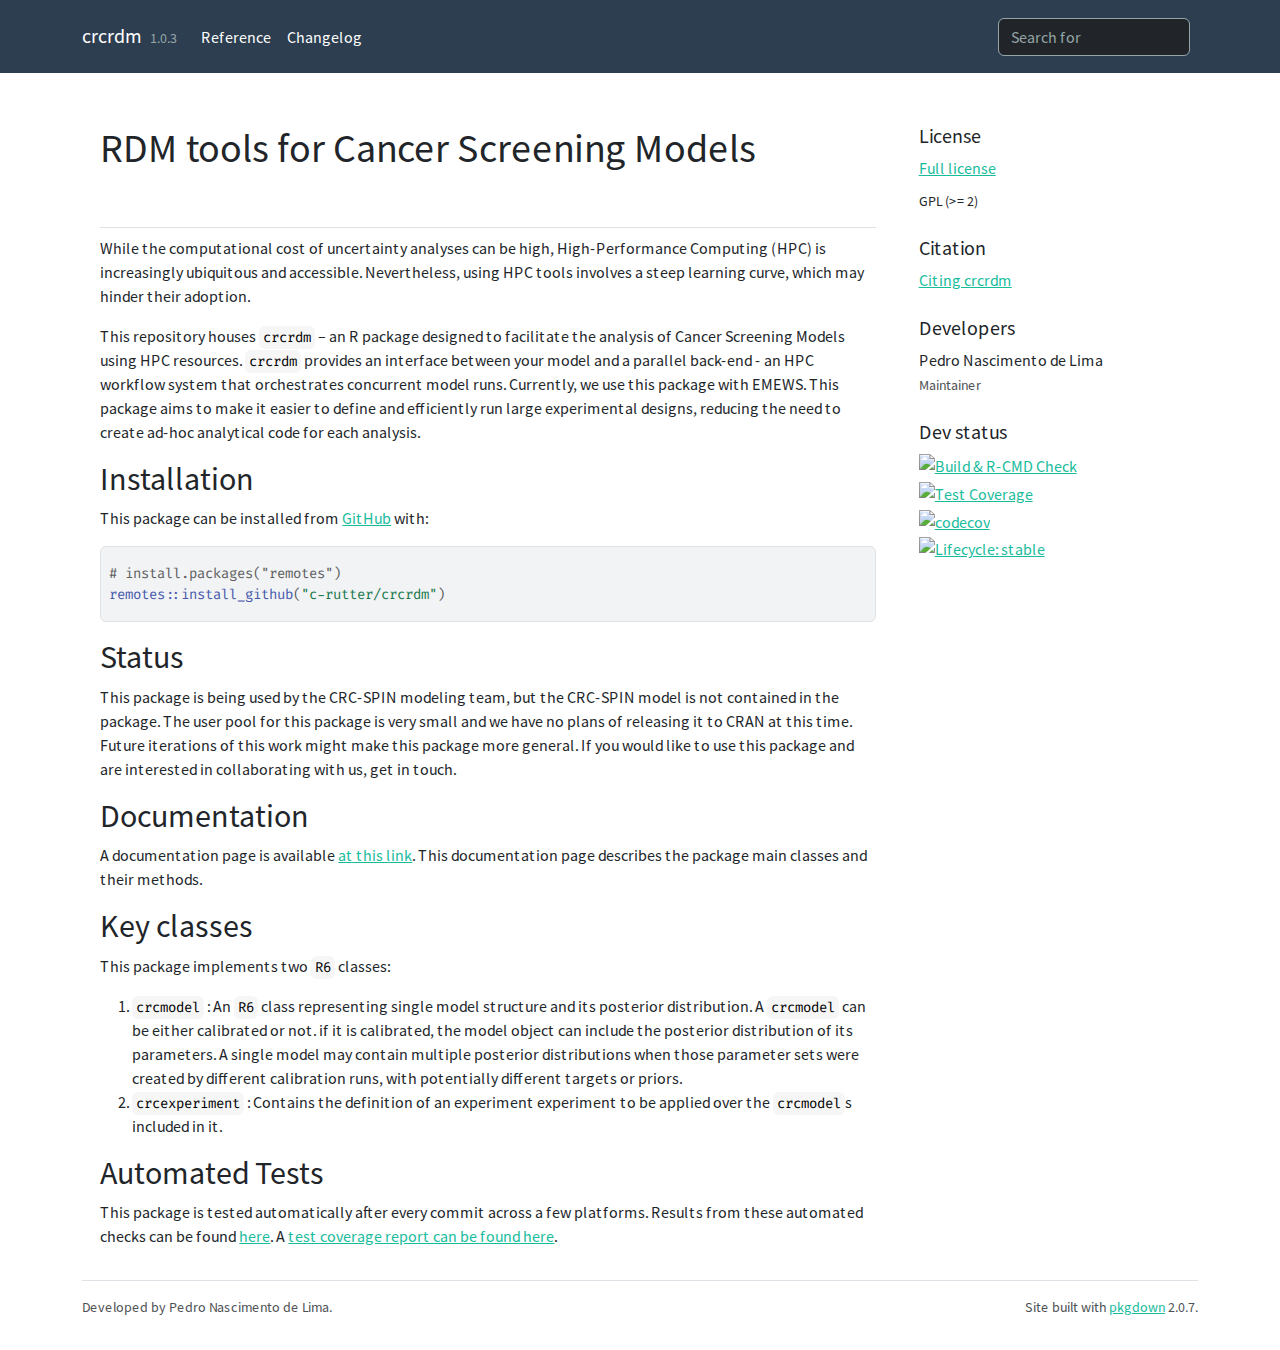
==== commit c83bbf93: "Deploying to gh-pages from @ c-rutter/crcrdm@4b724ca9eec674827433e8be3ec3c8c4ffc8cc5e 🚀" ====
--- a/index.html
+++ b/index.html
@@ -88,7 +88,7 @@
 <div class="section level2">
 <h2 id="status">Status<a class="anchor" aria-label="anchor" href="#status"></a>
 </h2>
-<p>This package is being actively used by the crcspin model, which itself is not contained in the package. The user pool for this package is very small and we have no plans of releasing it to CRAN at this time. Future iterations of this work might make this package more general. If you would like to use this package and are interested in collaborating with us, get in touch.</p>
+<p>This package is being used by the CRC-SPIN modeling team, but the CRC-SPIN model is not contained in the package. The user pool for this package is very small and we have no plans of releasing it to CRAN at this time. Future iterations of this work might make this package more general. If you would like to use this package and are interested in collaborating with us, get in touch.</p>
 </div>
 <div class="section level2">
 <h2 id="documentation">Documentation<a class="anchor" aria-label="anchor" href="#documentation"></a>
@@ -139,7 +139,6 @@
 <h2 data-toc-skip>Dev status</h2>
 <ul class="list-unstyled">
 <li><a href="https://github.com/c-rutter/crcrdm/actions" class="external-link"><img src="https://github.com/c-rutter/crcrdm/workflows/R-CMD-check/badge.svg" alt="Build &amp; R-CMD Check"></a></li>
-<li><a href="https://github.com/c-rutter/crcrdm/actions" class="external-link"><img src="https://github.com/c-rutter/crcrdm/workflows/R-CMD-check-full/badge.svg" alt="Build &amp; R-CMD Check - full"></a></li>
 <li><a href="https://github.com/c-rutter/crcrdm/actions" class="external-link"><img src="https://github.com/c-rutter/crcrdm/workflows/test-coverage/badge.svg" alt="Test Coverage"></a></li>
 <li><a href="https://codecov.io/gh/c-rutter/crcrdm" class="external-link"><img src="https://codecov.io/gh/c-rutter/crcrdm/branch/master/graph/badge.svg?token=G4E73T9WOO" alt="codecov"></a></li>
 <li><a href="https://www.tidyverse.org/lifecycle/#stable" class="external-link"><img src="https://img.shields.io/badge/lifecycle-stable-green.svg" alt="Lifecycle: stable"></a></li>
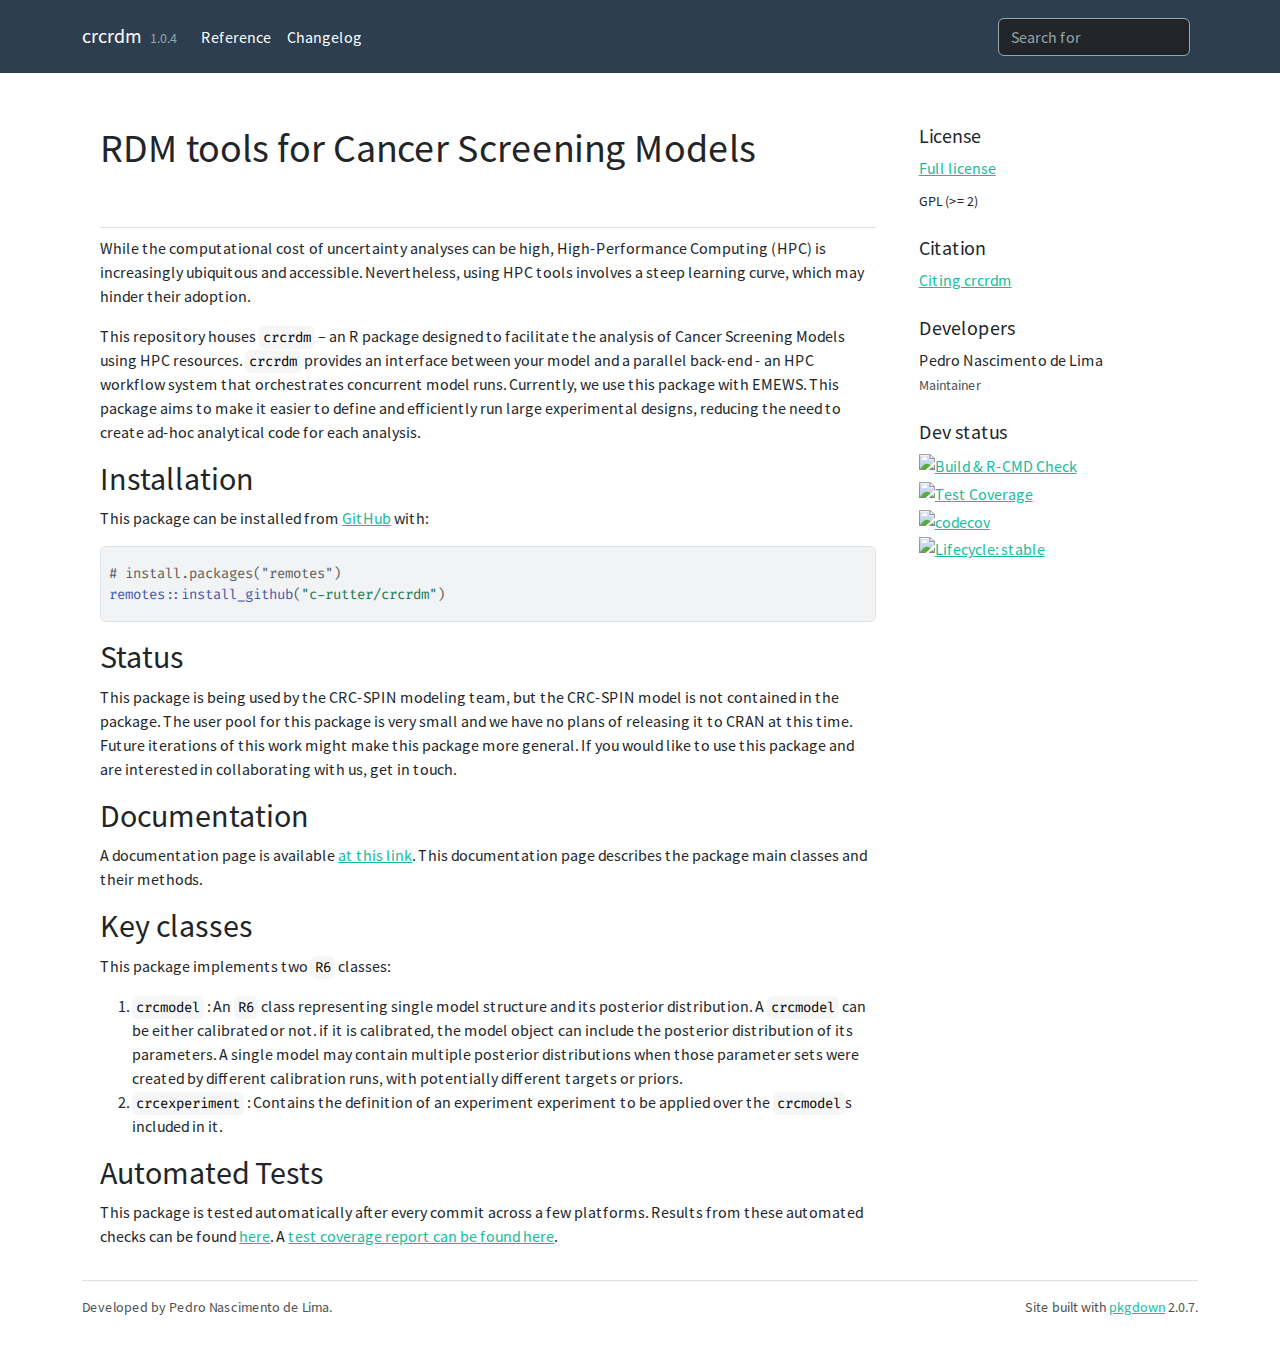
==== commit 727fd291: "Deploying to gh-pages from @ c-rutter/crcrdm@1f7c34cd4182b6c1246f0ce26e9981d6a4d4c1c0 🚀" ====
--- a/index.html
+++ b/index.html
@@ -38,7 +38,7 @@
     
     <a class="navbar-brand me-2" href="index.html">crcrdm</a>
 
-    <small class="nav-text text-muted me-auto" data-bs-toggle="tooltip" data-bs-placement="bottom" title="">1.0.3</small>
+    <small class="nav-text text-muted me-auto" data-bs-toggle="tooltip" data-bs-placement="bottom" title="">1.0.4</small>
 
     
     <button class="navbar-toggler" type="button" data-bs-toggle="collapse" data-bs-target="#navbar" aria-controls="navbar" aria-expanded="false" aria-label="Toggle navigation">
